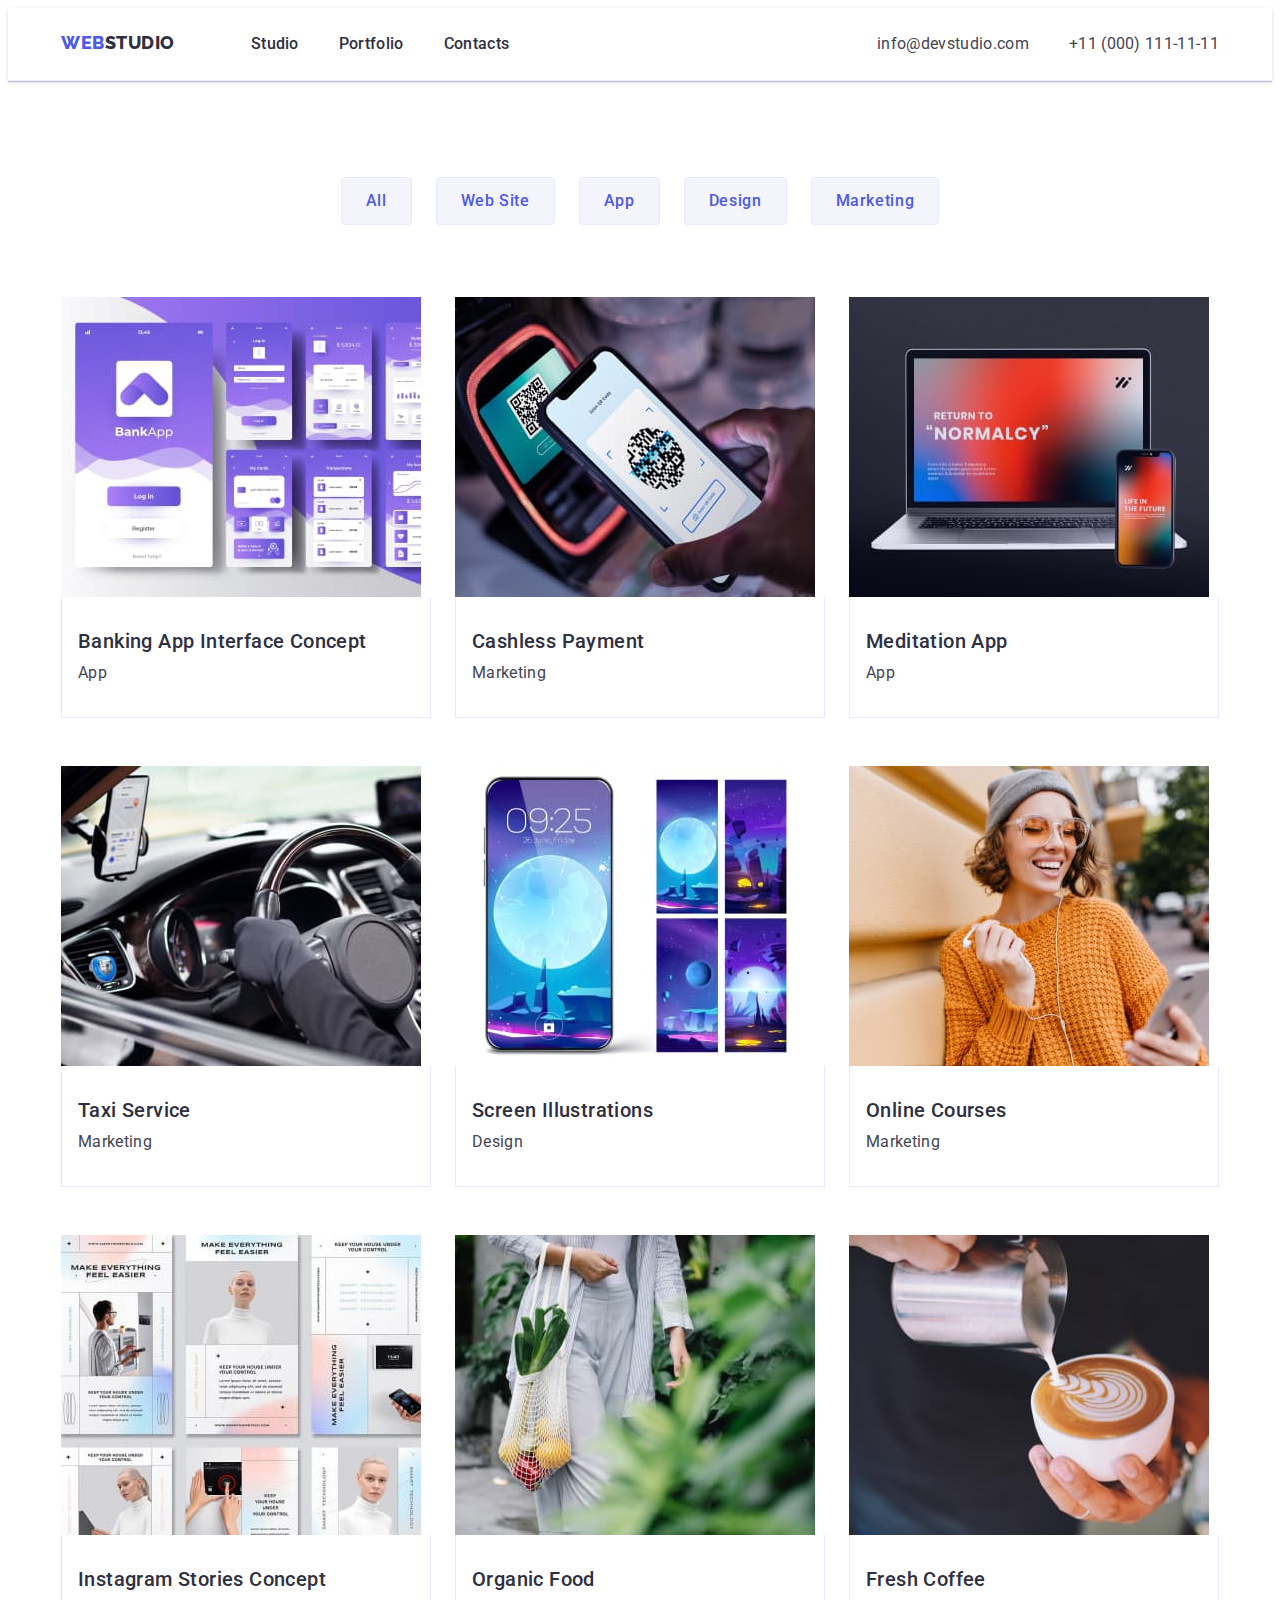
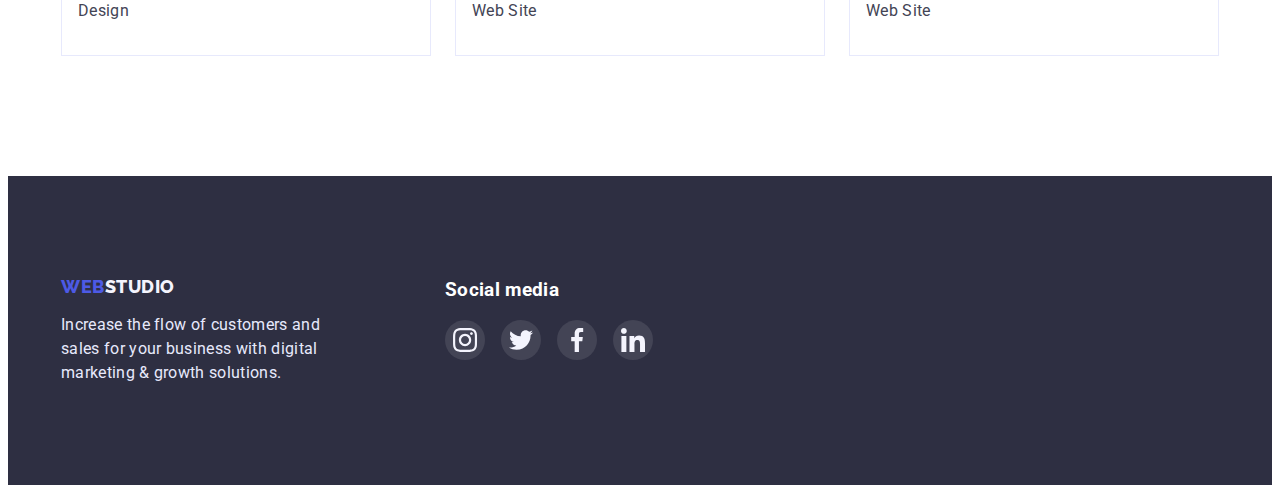
==== portfolio.html @ f20c6e44 "done-1" ====
<!DOCTYPE html>
<html lang="en">
  <head>
    <meta charset="UTF-8" />
    <meta http-equiv="X-UA-Compatible" content="IE=edge" />
    <meta name="viewport" content="width=device-width, initial-scale=1.0" />
    <title>Document</title>
    <link rel="preconnect" href="https://fonts.googleapis.com" />
    <link rel="preconnect" href="https://fonts.gstatic.com" crossorigin />
    <link
      href="https://fonts.googleapis.com/css2?family=Raleway:wght@800&family=Roboto:wght@400;500;700;900&display=swap"
      rel="stylesheet"
    />
    <link
      rel="stylesheet"
      href="https://cdnjs.cloudflare.com/ajax/libs/modern-normalize/1.1.0/modern-normalize.min.css"
      integrity="sha512-wpPYUAdjBVSE4KJnH1VR1HeZfpl1ub8YT/NKx4PuQ5NmX2tKuGu6U/JRp5y+Y8XG2tV+wKQpNHVUX03MfMFn9Q=="
      crossorigin="anonymous"
      referrerpolicy="no-referrer"
    />
    <link rel="stylesheet" href="./css/styles.css" />
  </head>
  <body>
    <!--Header-->
    <header class="header">
      <div class="container maim-nav">
        <nav class="navigation">
          <a class="logo link" href="./index.html">
            Web<span class="logo-studio">Studio</span>
          </a>
          <ul class="style-nav list">
            <li class="item"><a class="link" href="./index.html">Studio</a></li>
            <li class="item">
              <a class="link" href="./portfolio.html">Portfolio</a>
            </li>
            <li class="item"><a class="link" href="">Contacts</a></li>
          </ul>
        </nav>
        <address class="addres">
          <ul class="addres-items list">
            <li class="item">
              <a class="link" href="mailto:info@devstudio.com"
                >info@devstudio.com</a
              >
            </li>
            <li class="item">
              <a class="link" href="tel:+110001111111">+11 (000) 111-11-11</a>
            </li>
          </ul>
        </address>
      </div>
    </header>
    <!--Main-->
    <main>
      <!-- portfolio -->
      <section class="portfolio">
        <div class="container">
          <h1 class="visually-hidden">Filter</h1>
          <ul class="button-style list">
            <li class="item">
              <button class="filters-button link" type="button">All</button>
            </li>
            <li class="item">
              <button class="filters-button link" type="button">
                Web Site
              </button>
            </li>
            <li class="item">
              <button class="filters-button link" type="button">App</button>
            </li>
            <li class="item">
              <button class="filters-button link" type="button">Design</button>
            </li>
            <li class="item">
              <button class="filters-button link" type="button">
                Marketing
              </button>
            </li>
          </ul>
          <ul class="portfolio-items list">
            <li class="item">
              <a class="link" href=""
                ><img
                  src="./images/rolle-img-1.jpg"
                  alt="Banking App"
                  width="360"
                  height="300"
                />
                <div class="item-info">
                  <h2 class="title">Banking App Interface Concept</h2>
                  <p class="text">App</p>
                </div>
              </a>
            </li>
            <li class="item">
              <a class="link" href=""
                ><img
                  src="./images/rolle-img-2.jpg"
                  alt="ashless Payment"
                  width="360"
                  height="300"
                />
                <div class="item-info">
                  <h2 class="title">Cashless Payment</h2>
                  <p class="text">Marketing</p>
                </div>
              </a>
            </li>

            <li class="item">
              <a class="link" href=""
                ><img
                  src="./images/rolle-img-3.jpg"
                  alt="Meditaion App"
                  width="360"
                  height="300"
                />
                <div class="item-info">
                  <h2 class="title">Meditation App</h2>
                  <p class="text">App</p>
                </div>
              </a>
            </li>
            <li class="item">
              <a class="link" href=""
                ><img
                  src="./images/rolle-img-4.jpg"
                  alt="Taxi Service"
                  width="360"
                  height="300"
                />
                <div class="item-info">
                  <h2 class="title">Taxi Service</h2>
                  <p class="text">Marketing</p>
                </div>
              </a>
            </li>
            <li class="item">
              <a class="link" href=""
                ><img
                  src="./images/rolle-img-5.jpg"
                  alt="Screen Illustrations"
                  width="360"
                  height="300"
                />
                <div class="item-info">
                  <h2 class="title">Screen Illustrations</h2>
                  <p class="text">Design</p>
                </div>
              </a>
            </li>
            <li class="item">
              <a class="link" href="">
                <img
                  src="./images/rolle-img-6.jpg"
                  alt="Online Courses"
                  width="360"
                  height="300"
                />
                <div class="item-info">
                  <h2 class="title">Online Courses</h2>
                  <p class="text">Marketing</p>
                </div>
              </a>
            </li>
            <li class="item">
              <a class="link" href="">
                <img
                  src="./images/rolle-img-7.jpg"
                  alt="Instagram Stories Concept"
                  width="360"
                  height="300"
                />
                <div class="item-info">
                  <h2 class="title">Instagram Stories Concept</h2>
                  <p class="text">Design</p>
                </div>
              </a>
            </li>
            <li class="item">
              <a class="link" href=""
                ><img
                  src="./images/rolle-img-8.jpg"
                  alt="Organic Food"
                  width="360"
                  height="300"
                />
                <div class="item-info">
                  <h2 class="title">Organic Food</h2>
                  <p class="text">Web Site</p>
                </div>
              </a>
            </li>
            <li class="item">
              <a class="link" href=""
                ><img
                  src="./images/rolle-img-9.jpg"
                  alt="Fresh Coffee"
                  width="360"
                  height="300"
                />
                <div class="item-info">
                  <h2 class="title">Fresh Coffee</h2>
                  <p class="text">Web Site</p>
                </div>
              </a>
            </li>
          </ul>
        </div>
      </section>
    </main>
    <!--Footer-->
    <footer class="footer">
      <div class="container">
        <div class="logo-descr">
          <a class="logo link" href="./index.html">
            Web<span class="logo-studio">Studio</span>
          </a>
          <p class="text">
            Increase the flow of customers and sales for your business with
            digital marketing & growth solutions.
          </p>
        </div>
        <div class="social-footer">
          <h3 class="title">Social media</h3>
          <ul class="list">
            <li class="item">
              <svg width="40" height="40">
                <use href="./images/icons.svg#icon-footer-insta"></use>
              </svg>
            </li>
            <li class="item">
              <svg width="40" height="40">
                <use href="./images/icons.svg#icon-footer-twitter"></use>
              </svg>
            </li>
            <li class="item">
              <svg width="40" height="40">
                <use href="./images/icons.svg#icon-footer-facebook"></use>
              </svg>
            </li>
            <li class="item">
              <svg width="40" height="40">
                <use href="./images/icons.svg#icon-footer-linkedin"></use>
              </svg>
            </li>
          </ul>
        </div>
      </div>
    </footer>
  </body>
</html>
---- css/styles.css ----
:root {
  --primary-brand: #4d5ae5;
  --pressed-state: #404bbf;
  --dark: #2e2f42;
  --success: #31d0aa;
  --text: #434455;
  --subtle-text: #8e8f99;
  --accent: #e7e9fc;
  --light: #f4f4fd;
  --modal-overlay: rgba(46, 47, 66, 0.4);
  --hero-background: #2e2f42;
  --white-background: #ffffff;
  --modal-background: #fcfcfc;
}

body {
  color: var(--text);
  background-color: var(--white-background);
  font-family: "Roboto", sans-serif;
  letter-spacing: 0.02em;
  font-size: 16px;
  line-height: 1.5;
}

/* -----utilities-------- */

h1,
h2,
h3,
h4,
h5,
h6,
p {
  margin: 0;
}

.list {
  list-style: none;
  margin: 0;
  padding: 0;
}

.container {
  margin-left: auto;
  margin-right: auto;
  width: 1158px;
  padding-left: 15px;
  padding-right: 15px;
}

.visually-hidden {
  position: absolute;
  width: 1px;
  height: 1px;
  margin: -1px;
  border: 0;
  padding: 0;
  white-space: nowrap;
  clip-path: inset(100%);
  clip: rect(0 0 0 0);
  overflow: hidden;
}

img {
  display: block;
  max-width: 100%;
  height: auto;
}

/* -----------header and logo--------------*/

.header {
  border-bottom: 1px solid var(--accent);
  box-shadow: 0px 2px 1px rgba(46, 47, 66, 0.08),
    0px 1px 1px rgba(46, 47, 66, 0.16), 0px 1px 6px rgba(46, 47, 66, 0.08);
}

.maim-nav {
  display: flex;
  align-items: center;
}

.navigation {
  display: flex;
}

.header .logo {
  margin-right: 76px;
}

.header .logo,
.footer .logo {
  padding-top: 24px;
  padding-bottom: 24px;

  font-family: Raleway, sans-serif;
  font-weight: 800;
  font-size: 18px;
  line-height: 1.17;
  letter-spacing: 0.03em;

  text-transform: uppercase;
  color: var(--primary-brand);
}

.header .logo:hover,
.header .logo:focus {
  text-decoration: underline;
}

.header .logo-studio {
  color: var(--dark);
}

.style-nav {
  display: flex;
}

.style-nav .item:not(:last-child) {
  margin-right: 40px;
}

.addres-items .item:not(:last-child) {
  margin-right: 40px;
}

.style-nav .link {
  display: block;
  padding-top: 24px;
  padding-bottom: 24px;

  color: var(--dark);
  font-weight: 500;
  font-size: 16px;
  line-height: 1.5;
}

.style-nav .link:hover,
.style-nav .link:focus,
.addres .link:hover,
.addres .link:focus {
  color: var(--pressed-state);
}

.link {
  text-decoration: none;
}

.addres {
  font-style: normal;
  margin-left: auto;
}

.addres-items {
  display: flex;
}

.addres .link {
  display: block;
  padding-top: 24px;
  padding-bottom: 24px;

  color: var(--text);
  font-weight: 400;
}

/* -----------Sections ---------------*/

/* ___hero___ */

.hero {
  max-width: 1440px;
  height: 600px;
  padding-top: 188px;
  padding-bottom: 188px;
  margin-left: auto;
  margin-right: auto;

  background-color: var(--hero-background);

  background-image: linear-gradient(
      rgba(46, 47, 66, 0.7),
      rgba(46, 47, 66, 0.7)
    ),
    url(../images/hero.jpg);
  background-repeat: no-repeat;
  background-size: cover;
  background-position: center;
}

.hero-item {
  text-align: center;
}

.hero .title {
  max-width: 496px;
  margin-left: auto;
  margin-right: auto;
  margin-bottom: 48px;

  font-weight: 700;
  font-size: 56px;
  line-height: 1.07;

  letter-spacing: 0.02em;
  color: var(--white-background);
}

.hero .btn {
  padding: 16px 32px;
  min-width: 169px;

  font-family: "Roboto", sans-serif;
  font-weight: 500;
  font-size: 16px;
  line-height: 1.5;
  letter-spacing: 0.04em;

  color: var(--white-background);
  background-color: var(--primary-brand);
  cursor: pointer;
  border-radius: 4px;
  border: none;
  box-shadow: 0px 4px 4px rgba(0, 0, 0, 0.15);
}

.hero .btn:hover,
.hero .btn:focus {
  color: var(--primary-brand);
  background-color: var(--white-background);
}

/* ------Features--------- */

.features-item-icon {
  display: flex;
  align-items: center;
  justify-content: center;
  margin-bottom: 8px;

  width: 264px;
  height: 112px;

  background: var(--light);
  border-radius: 4px;
}

.features-icon {
}

.features,
.customers {
  padding-top: 120px;
  padding-bottom: 120px;
}

.features-items {
  display: flex;
  gap: 24px;
}

.features-items .item {
  flex-basis: calc((100% - 72px) / 4);
}

.features .title,
.team .title,
.portfolio .title {
  font-weight: 500;
  font-size: 20px;
  line-height: 1.2;
  color: var(--dark);
  letter-spacing: 0.02em;
  margin-bottom: 8px;
}

.text {
  font-size: 16px;
  margin: 0;
}

/* ------------Services------------- */

.services {
  padding-bottom: 120px;
}

.services-items {
  display: flex;
  gap: 24px;
}
.services-items > .item {
  flex-basis: calc((100% - 48px) / 3);
}

/* --------------Our Team----------------- */
.team {
  background-color: var(--light);
  padding-top: 120px;
  padding-bottom: 120px;
}

.main-title {
  margin-bottom: 72px;
  margin-top: 0;

  font-weight: 700;
  font-size: 36px;
  line-height: 1.11;
  letter-spacing: 0.02em;

  text-align: center;
  text-transform: capitalize;
  color: var(--dark);
}

.team-items {
  display: flex;
  gap: 24px;
}

.team-items .item {
  flex-basis: calc((100% - 72px) / 4);
  background-color: var(--white-background);
  box-shadow: 0px 1px 6px rgba(46, 47, 66, 0.08),
    0px 1px 1px rgba(46, 47, 66, 0.16), 0px 2px 1px rgba(46, 47, 66, 0.08);
  border-radius: 0px 0px 4px 4px;
}

.team-info {
  padding: 32px 16px;
  text-align: center;
}

.team-social {
  display: flex;
  justify-content: center;
  gap: 24px;
  margin-top: 8px;
}

.team-social-item {
  width: 40px;
  height: 40px;
}

.team-social-link {
  width: 100%;
  height: 100%;
  border-radius: 50%;
  display: block;
}

/* ---------customers------------- */

.customers {
}

.customers-items {
  display: flex;
}
.customers-items > .item {
  display: flex;
  align-items: center;
  justify-content: center;
  flex-basis: calc((100% - 5 * 24px) / 6);
  margin-right: 24px;

  width: 168px;
  height: 88px;
  box-sizing: border-box;

  border: 1px solid var(--subtle-text);
  border-radius: 4px;
}

.customers-items > .item:hover,
.customers-items > .item:focus {
  box-shadow: 0px 4px 4px rgba(0, 0, 0, 0.25);
}

.customers-items > .item:last-child {
  margin-right: 0;
}

.costomer-logo {
  display: flex;
}

/* --------portfolio-------------- */

.portfolio {
  padding-top: 96px;
  padding-bottom: 120px;
}

.button-style {
  display: flex;
  justify-content: center;
}

.button-style .filters-button {
  display: flex;
  flex-direction: row;
  justify-content: center;
  align-items: center;
  padding: 12px 24px;
  height: 48px;

  font-weight: 500;
  font-size: 16px;
  line-height: 1.5;
  text-align: center;
  letter-spacing: 0.04em;
  font-family: inherit;

  color: var(--primary-brand);
  background-color: var(--light);
  cursor: pointer;
  border: 1px solid var(--accent);
  border-radius: 4px;
}

.button-style > .item {
  margin-right: 24px;
}

.button-style > .item:nth-last-child(1) {
  margin-right: 0;
}

.filters-button {
}

.filters-button:focus,
.filters-button:hover {
  color: var(--white-background);
  background-color: var(--primary-brand);
  border: 1px solid var(--primary-brand);
  box-shadow: 0px 3px 1px rgba(0, 0, 0, 0.1), 0px 2px 1px rgba(0, 0, 0, 0.08),
    0px 2px 2px rgba(0, 0, 0, 0.12);
}

.portfolio-items {
  margin-top: 72px;
  display: flex;
  flex-wrap: wrap;
}

.portfolio-items .item {
  flex-basis: calc((100% - 48px) / 3);
  margin-right: 24px;
  margin-bottom: 48px;
}

.portfolio-items .item:hover,
.portfolio-items .item:focus {
  box-shadow: 0px 1px 6px rgba(46, 47, 66, 0.08),
    0px 1px 1px rgba(46, 47, 66, 0.16), 0px 2px 1px rgba(46, 47, 66, 0.08);
}

.portfolio-items .item:nth-child(3n) {
  margin-right: 0;
}

.portfolio-items .item:nth-last-child(-n + 3) {
  margin-bottom: 0;
}

.item-info {
  border: 1px solid var(--accent);
  border-top: none;
  padding-top: 32px;
  padding-bottom: 32px;
  padding-left: 16px;
}

.portfolio .text {
  color: var(--text);
}

/* -----------------Footer--------------- */

.footer {
  padding-top: 100px;
  padding-bottom: 100px;
  background-color: var(--dark);
}

.footer .logo-studio {
  color: var(--light);
}

.footer .logo {
  display: block;
  padding: 0;
  margin-bottom: 16px;
}

.footer .text {
  color: var(--accent);
  max-width: 264px;
}

.social-footer > .title {
  margin-bottom: 16px;
  color: var(--white-background);
}

.footer > .container {
  display: flex;
}

.social-footer {
  margin-left: 120px;
}
.social-footer > .list {
  display: flex;
  gap: 16px;
}
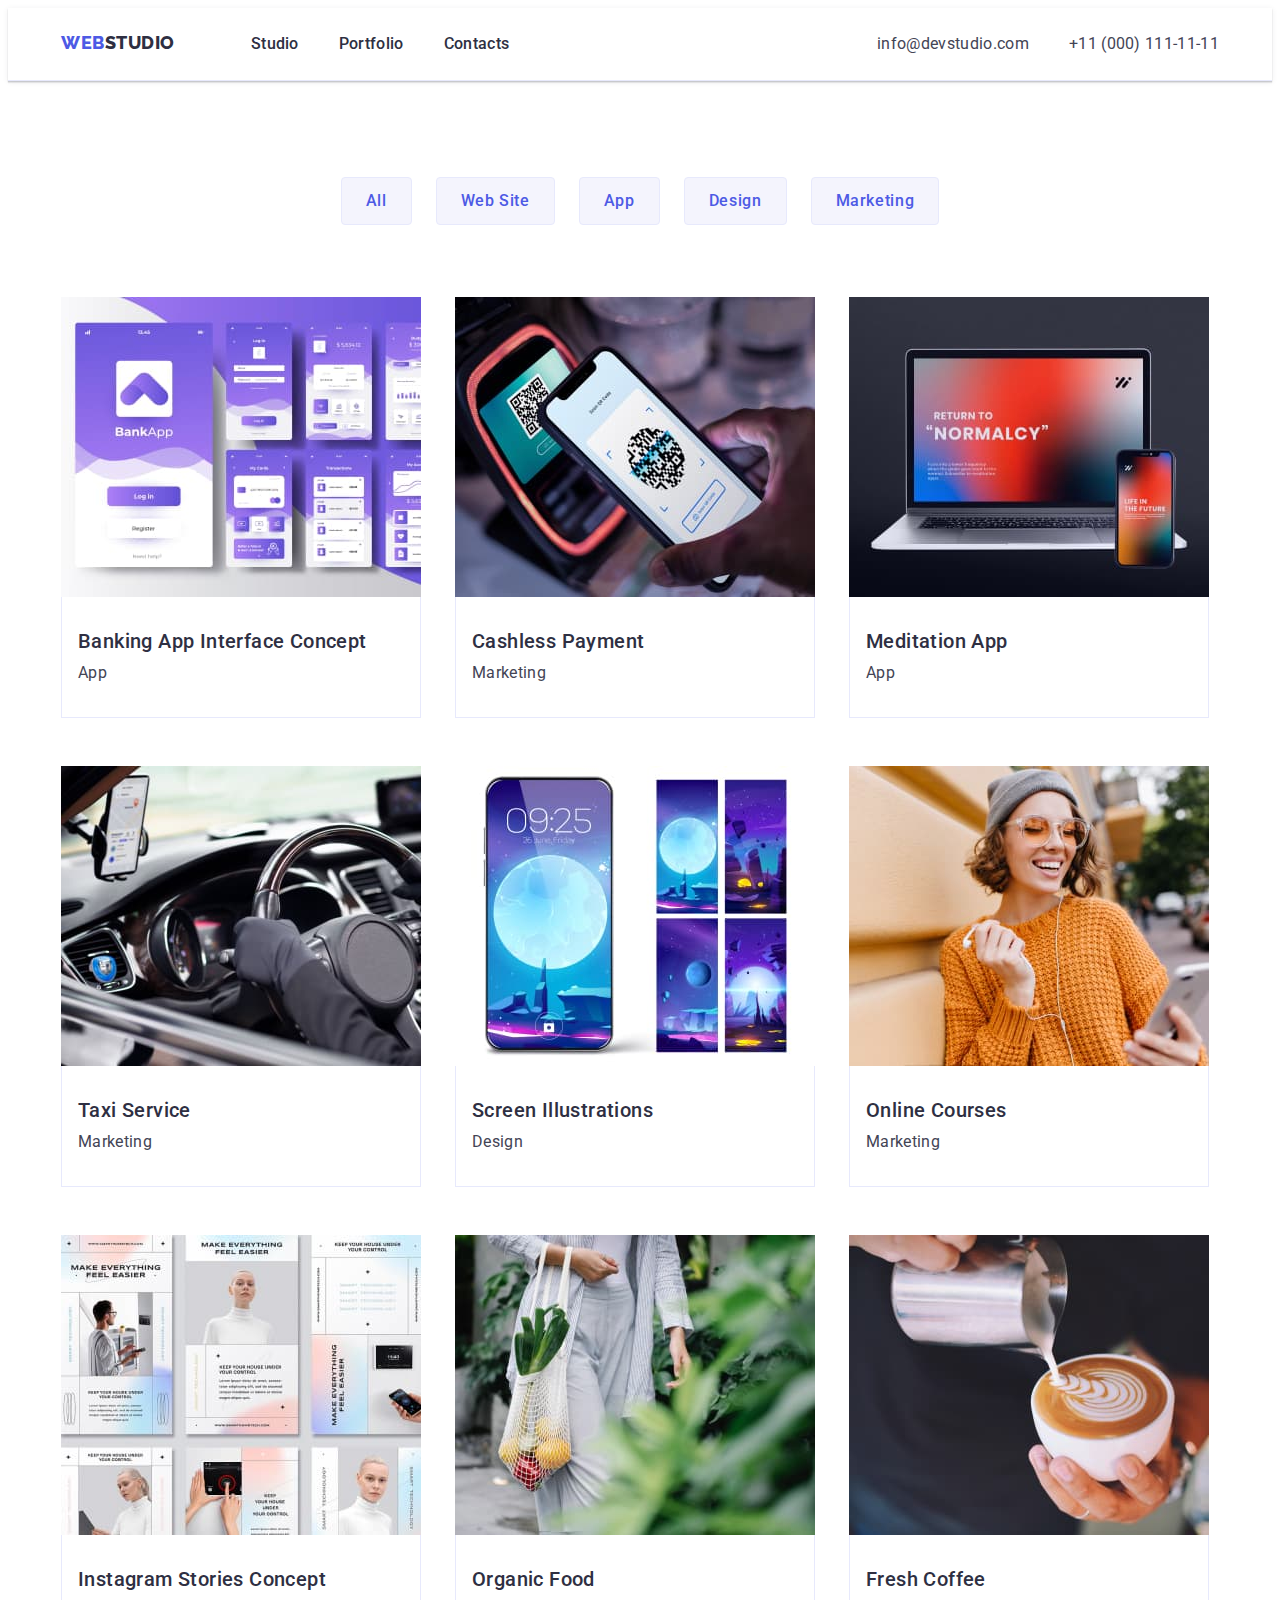
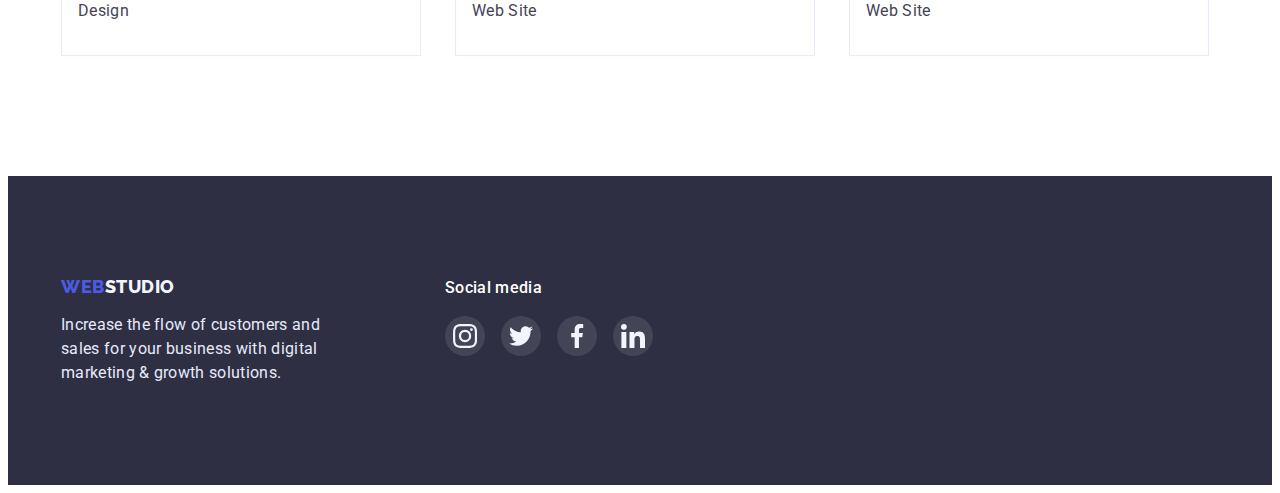
==== commit 8adda6ed: "done-2" ====
--- a/portfolio.html
+++ b/portfolio.html
@@ -106,7 +106,6 @@
                 </div>
               </a>
             </li>
-
             <li class="item">
               <a class="link" href=""
                 ><img
@@ -222,27 +221,35 @@
           </p>
         </div>
         <div class="social-footer">
-          <h3 class="title">Social media</h3>
+          <p class="text">Social media</p>
           <ul class="list">
             <li class="item">
-              <svg width="40" height="40">
-                <use href="./images/icons.svg#icon-footer-insta"></use>
-              </svg>
-            </li>
-            <li class="item">
-              <svg width="40" height="40">
-                <use href="./images/icons.svg#icon-footer-twitter"></use>
-              </svg>
-            </li>
-            <li class="item">
-              <svg width="40" height="40">
-                <use href="./images/icons.svg#icon-footer-facebook"></use>
-              </svg>
-            </li>
-            <li class="item">
-              <svg width="40" height="40">
-                <use href="./images/icons.svg#icon-footer-linkedin"></use>
-              </svg>
+              <a href="" class="footer-link"
+                ><svg width="24" height="24" class="footer-icon">
+                  <use href="./images/icons.svg#icon-footer-insta"></use>
+                </svg>
+              </a>
+            </li>
+            <li class="item">
+              <a href="" class="footer-link"
+                ><svg width="24" height="24" class="footer-icon">
+                  <use href="./images/icons.svg#icon-footer-twitter"></use>
+                </svg>
+              </a>
+            </li>
+            <li class="item">
+              <a href="" class="footer-link"
+                ><svg width="24" height="24" class="footer-icon">
+                  <use href="./images/icons.svg#icon-footer-facebook"></use>
+                </svg>
+              </a>
+            </li>
+            <li class="item">
+              <a href="" class="footer-link"
+                ><svg width="24" height="24" class="footer-icon">
+                  <use href="./images/icons.svg#icon-footer-linkedin"></use>
+                </svg>
+              </a>
             </li>
           </ul>
         </div>
--- a/css/styles.css
+++ b/css/styles.css
@@ -226,8 +226,8 @@
 
 .hero .btn:hover,
 .hero .btn:focus {
-  color: var(--primary-brand);
-  background-color: var(--white-background);
+  color: var(--white-background);
+  background-color: var(--pressed-state);
 }
 
 /* ------Features--------- */
@@ -347,8 +347,16 @@
 .team-social-link {
   width: 100%;
   height: 100%;
+  background-color: var(--primary-brand);
   border-radius: 50%;
-  display: block;
+  display: flex;
+  justify-content: center;
+  align-items: center;
+}
+
+.team-social-link:hover,
+.team-social-link:focus {
+  background-color: var(--pressed-state);
 }
 
 /* ---------customers------------- */
@@ -360,31 +368,39 @@
   display: flex;
 }
 .customers-items > .item {
-  display: flex;
-  align-items: center;
-  justify-content: center;
-  flex-basis: calc((100% - 5 * 24px) / 6);
-  margin-right: 24px;
-
   width: 168px;
   height: 88px;
-  box-sizing: border-box;
+  margin-right: 24px;
+  flex-basis: calc((100% - 5 * 24px) / 6);
+}
+
+.costomer-link {
+  width: 100%;
+  height: 100%;
+  display: flex;
+  align-items: center;
+  justify-content: center;
 
   border: 1px solid var(--subtle-text);
   border-radius: 4px;
 }
-
-.customers-items > .item:hover,
-.customers-items > .item:focus {
+.costomer-link:hover,
+.costomer-link:focus {
   box-shadow: 0px 4px 4px rgba(0, 0, 0, 0.25);
+  border: 1px solid var(--pressed-state);
+}
+
+.costomer-logo {
+  fill: var(--subtle-text);
+}
+
+.costomer-link:hover .costomer-logo,
+.costomer-link:focus .costomer-logo {
+  fill: var(--pressed-state);
 }
 
 .customers-items > .item:last-child {
   margin-right: 0;
-}
-
-.costomer-logo {
-  display: flex;
 }
 
 /* --------portfolio-------------- */
@@ -448,13 +464,14 @@
 }
 
 .portfolio-items .item {
+  display: flex;
   flex-basis: calc((100% - 48px) / 3);
   margin-right: 24px;
   margin-bottom: 48px;
 }
 
-.portfolio-items .item:hover,
-.portfolio-items .item:focus {
+.portfolio-items .link:hover,
+.portfolio-items .link:focus {
   box-shadow: 0px 1px 6px rgba(46, 47, 66, 0.08),
     0px 1px 1px rgba(46, 47, 66, 0.16), 0px 2px 1px rgba(46, 47, 66, 0.08);
 }
@@ -502,13 +519,17 @@
   max-width: 264px;
 }
 
-.social-footer > .title {
+.social-footer > .text {
   margin-bottom: 16px;
+
+  font-weight: 500;
+
   color: var(--white-background);
 }
 
 .footer > .container {
   display: flex;
+  align-items: baseline;
 }
 
 .social-footer {
@@ -516,5 +537,31 @@
 }
 .social-footer > .list {
   display: flex;
+  align-items: center;
+  justify-content: center;
   gap: 16px;
 }
+
+.social-footer .item {
+  width: 40px;
+  height: 40px;
+}
+
+.footer-link {
+  width: 100%;
+  height: 100%;
+  border-radius: 50%;
+  display: flex;
+  justify-content: center;
+  align-items: center;
+  background-color: var(--text);
+}
+
+.footer-icon {
+  fill: var(--light);
+}
+
+.footer-link:hover,
+.footer-link:focus {
+  background: #31d0aa;
+}
